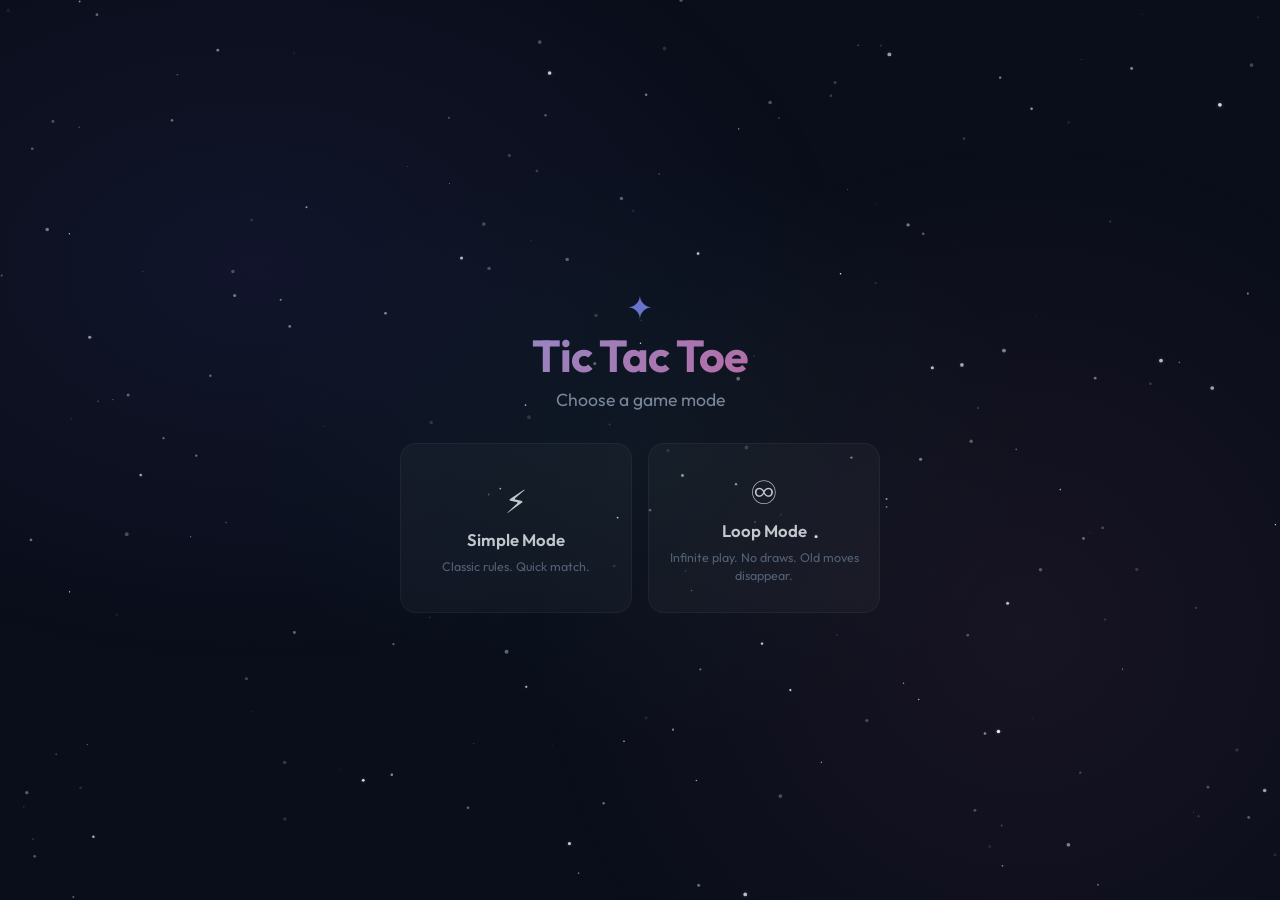
==== backend/src/main/resources/static/index.html @ 9b9bb243 "refactor: rename demo folder to backend" ====
<!DOCTYPE html>
<html lang="en">

<head>
    <meta charset="UTF-8">
    <meta name="viewport" content="width=device-width, initial-scale=1.0">
    <meta name="description"
        content="A polished, multi-mode Tic-Tac-Toe game with AI opponents of varying difficulty and a unique Loop Mode.">
    <title>Tic Tac Toe — Play Smart</title>
    <link rel="preconnect" href="https://fonts.googleapis.com">
    <link rel="preconnect" href="https://fonts.gstatic.com" crossorigin>
    <link href="https://fonts.googleapis.com/css2?family=Outfit:wght@300;400;500;600;700&display=swap" rel="stylesheet">
    <link rel="stylesheet" href="style.css">
</head>

<body>

    <!-- ═══════════════════════════════════════════ -->
    <!--      CINEMATIC STARFIELD — Canvas Layer     -->
    <!-- ═══════════════════════════════════════════ -->
    <canvas id="star-canvas" aria-hidden="true"></canvas>
    <div id="collision-dim" aria-hidden="true"></div>
    <div id="glow-pulse" aria-hidden="true"></div>

    <!-- ═══════════════════════════════════════════ -->
    <!--            SETUP FLOW CONTAINER             -->
    <!-- ═══════════════════════════════════════════ -->
    <div id="app-container" class="intro-dimmed">

        <!-- ── SCREEN 1: Mode Selection ── -->
        <section id="screen-mode" class="setup-screen active" aria-label="Game Mode Selection">
            <div class="screen-inner">
                <div class="logo-area">
                    <span class="logo-icon">✦</span>
                    <h1 class="main-title">Tic Tac Toe</h1>
                </div>
                <p class="subtitle">Choose a game mode</p>

                <div class="option-cards" id="mode-options">
                    <button class="option-card" id="btn-mode-simple" data-value="simple" onclick="selectMode('simple')">
                        <span class="card-icon">⚡</span>
                        <span class="card-title">Simple Mode</span>
                        <span class="card-desc">Classic rules. Quick match.</span>
                    </button>
                    <button class="option-card" id="btn-mode-loop" data-value="loop" onclick="selectMode('loop')">
                        <span class="card-icon">♾️</span>
                        <span class="card-title">Loop Mode</span>
                        <span class="card-desc">Infinite play. No draws. Old moves disappear.</span>
                    </button>
                </div>
            </div>
        </section>

        <!-- ── SCREEN 2: Opponent Selection ── -->
        <section id="screen-opponent" class="setup-screen" aria-label="Opponent Selection">
            <div class="screen-inner">
                <button class="back-btn" id="btn-back-to-mode" onclick="goBack('screen-mode')"
                    aria-label="Go back to mode selection">
                    ← Back
                </button>
                <h2 class="screen-title">Choose your opponent</h2>

                <div class="option-cards" id="opponent-options">
                    <button class="option-card" id="btn-opp-ai" data-value="ai" onclick="selectOpponent('ai')">
                        <span class="card-icon">🤖</span>
                        <span class="card-title">Play vs AI</span>
                        <span class="card-desc">Test your skills against the machine.</span>
                    </button>
                    <button class="option-card" id="btn-opp-human" data-value="human" onclick="selectOpponent('human')">
                        <span class="card-icon">👥</span>
                        <span class="card-title">Play vs Human</span>
                        <span class="card-desc">Play with a friend locally.</span>
                    </button>
                </div>
            </div>
        </section>

        <!-- ── SCREEN 3: AI Difficulty ── -->
        <section id="screen-difficulty" class="setup-screen" aria-label="AI Difficulty Selection">
            <div class="screen-inner">
                <button class="back-btn" id="btn-back-to-opponent" onclick="goBack('screen-opponent')"
                    aria-label="Go back to opponent selection">
                    ← Back
                </button>
                <h2 class="screen-title">Choose difficulty</h2>

                <div class="option-cards three-cols" id="difficulty-options">
                    <button class="option-card" id="btn-diff-easy" data-value="easy" onclick="selectDifficulty('easy')">
                        <span class="card-icon">🌱</span>
                        <span class="card-title">Easy</span>
                        <span class="card-desc">Random moves. Great for beginners.</span>
                    </button>
                    <button class="option-card" id="btn-diff-medium" data-value="medium"
                        onclick="selectDifficulty('medium')">
                        <span class="card-icon">⚖️</span>
                        <span class="card-title">Medium</span>
                        <span class="card-desc">Mixed logic. A fair challenge.</span>
                    </button>
                    <button class="option-card" id="btn-diff-hard" data-value="hard" onclick="selectDifficulty('hard')">
                        <span class="card-icon">🔥</span>
                        <span class="card-title">Hard</span>
                        <span class="card-desc">Unbeatable. Optimal strategy.</span>
                    </button>
                </div>
            </div>
        </section>

        <!-- ═══════════════════════════════════════════ -->
        <!--              GAME BOARD AREA               -->
        <!-- ═══════════════════════════════════════════ -->
        <section id="screen-game" class="game-screen" aria-label="Game Board">
            <div class="game-inner">
                <div class="game-header">
                    <div class="game-info-bar">
                        <span class="badge" id="badge-mode"></span>
                        <span class="badge" id="badge-opponent"></span>
                        <span class="badge" id="badge-difficulty"></span>
                    </div>
                    <h2 class="game-status" id="game-status">Player X's turn</h2>
                </div>

                <div class="board" id="game-board">
                    <div class="cell" data-index="0" id="cell-0"></div>
                    <div class="cell" data-index="1" id="cell-1"></div>
                    <div class="cell" data-index="2" id="cell-2"></div>
                    <div class="cell" data-index="3" id="cell-3"></div>
                    <div class="cell" data-index="4" id="cell-4"></div>
                    <div class="cell" data-index="5" id="cell-5"></div>
                    <div class="cell" data-index="6" id="cell-6"></div>
                    <div class="cell" data-index="7" id="cell-7"></div>
                    <div class="cell" data-index="8" id="cell-8"></div>
                </div>

                <div class="game-actions">
                    <button class="action-btn primary" id="btn-restart" onclick="resetGame()">
                        ↻ Restart
                    </button>
                    <button class="action-btn secondary" id="btn-new-game" onclick="backToSetup()">
                        ✦ New Game
                    </button>
                </div>
            </div>
        </section>

    </div>

    <!-- Ambient floating particles -->
    <div class="particles" id="particles" aria-hidden="true"></div>

    <script src="script.js"></script>
</body>

</html>
---- backend/src/main/resources/static/style.css ----
/* ═══════════════════════════════════════════════════════════
   TIC TAC TOE — PREMIUM DESIGN SYSTEM
   ═══════════════════════════════════════════════════════════ */

/* ── Reset & Root ── */
*,
*::before,
*::after {
    margin: 0;
    padding: 0;
    box-sizing: border-box;
}

:root {
    /* Palette */
    --bg-deep: #0a0e1a;
    --bg-mid: #111827;
    --bg-card: rgba(255, 255, 255, 0.04);
    --bg-card-hover: rgba(255, 255, 255, 0.09);
    --bg-card-selected: rgba(99, 102, 241, 0.15);
    --border-card: rgba(255, 255, 255, 0.06);
    --border-card-hover: rgba(255, 255, 255, 0.14);
    --border-selected: rgba(99, 102, 241, 0.5);

    --text-primary: #f1f5f9;
    --text-secondary: #94a3b8;
    --text-muted: #64748b;

    --accent: #818cf8;
    --accent-bright: #a5b4fc;
    --accent-glow: rgba(129, 140, 248, 0.35);

    --success: #34d399;
    --success-glow: rgba(52, 211, 153, 0.3);
    --warning: #fbbf24;
    --danger: #f87171;

    --cell-bg: rgba(255, 255, 255, 0.04);
    --cell-hover: rgba(255, 255, 255, 0.08);
    --cell-x: #818cf8;
    --cell-o: #f472b6;
    --cell-fading: rgba(255, 255, 255, 0.15);

    /* Sizes */
    --cell-size: 110px;
    --cell-gap: 10px;
    --radius-sm: 10px;
    --radius-md: 16px;
    --radius-lg: 24px;

    /* Transitions */
    --ease-out: cubic-bezier(0.16, 1, 0.3, 1);
    --ease-spring: cubic-bezier(0.34, 1.56, 0.64, 1);
}

/* ── Body ── */
body {
    font-family: 'Outfit', system-ui, -apple-system, sans-serif;
    background: var(--bg-deep);
    color: var(--text-primary);
    min-height: 100vh;
    display: flex;
    justify-content: center;
    align-items: center;
    overflow: hidden;
    position: relative;
}

body::before {
    content: '';
    position: fixed;
    inset: 0;
    background:
        radial-gradient(ellipse 600px 400px at 20% 30%, rgba(99, 102, 241, 0.08), transparent),
        radial-gradient(ellipse 500px 500px at 80% 70%, rgba(244, 114, 182, 0.06), transparent),
        radial-gradient(ellipse 400px 300px at 50% 50%, rgba(52, 211, 153, 0.04), transparent);
    pointer-events: none;
    z-index: 0;
}

/* ── Ambient Particles ── */
.particles {
    position: fixed;
    inset: 0;
    pointer-events: none;
    z-index: 0;
    overflow: hidden;
}

.particle {
    position: absolute;
    border-radius: 50%;
    background: var(--accent);
    opacity: 0;
    animation: particleFloat linear infinite;
}

@keyframes particleFloat {
    0% {
        opacity: 0;
        transform: translateY(100vh) scale(0);
    }

    10% {
        opacity: 0.3;
    }

    90% {
        opacity: 0.1;
    }

    100% {
        opacity: 0;
        transform: translateY(-20vh) scale(1);
    }
}

/* ═══════════════════════════════════════════════
              APP CONTAINER
   ═══════════════════════════════════════════════ */

#app-container {
    position: relative;
    z-index: 1;
    width: 100%;
    max-width: 560px;
    padding: 20px;
}

/* ═══════════════════════════════════════════════
              SETUP SCREENS
   ═══════════════════════════════════════════════ */

.setup-screen {
    display: none;
    animation: screenFadeIn 0.5s var(--ease-out) forwards;
}

.setup-screen.active {
    display: block;
}

@keyframes screenFadeIn {
    from {
        opacity: 0;
        transform: translateY(24px) scale(0.97);
    }

    to {
        opacity: 1;
        transform: translateY(0) scale(1);
    }
}

.screen-inner {
    text-align: center;
}

/* ── Logo ── */
.logo-area {
    margin-bottom: 8px;
}

.logo-icon {
    display: inline-block;
    font-size: 2rem;
    color: var(--accent);
    animation: logoPulse 3s ease-in-out infinite;
    margin-bottom: 4px;
}

@keyframes logoPulse {

    0%,
    100% {
        transform: scale(1);
        opacity: 0.8;
    }

    50% {
        transform: scale(1.15);
        opacity: 1;
    }
}

.main-title {
    font-size: 2.8rem;
    font-weight: 700;
    letter-spacing: -1px;
    background: linear-gradient(135deg, var(--accent-bright), var(--cell-o));
    -webkit-background-clip: text;
    -webkit-text-fill-color: transparent;
    background-clip: text;
    line-height: 1.1;
}

.subtitle,
.screen-title {
    font-size: 1.1rem;
    color: var(--text-secondary);
    font-weight: 400;
    margin-bottom: 32px;
}

.screen-title {
    font-size: 1.5rem;
    font-weight: 600;
    color: var(--text-primary);
    margin-bottom: 28px;
}

/* ── Back Button ── */
.back-btn {
    display: inline-flex;
    align-items: center;
    gap: 4px;
    background: transparent;
    border: 1px solid var(--border-card-hover);
    color: var(--text-secondary);
    font-family: inherit;
    font-size: 0.85rem;
    font-weight: 500;
    padding: 8px 16px;
    border-radius: var(--radius-sm);
    cursor: pointer;
    margin-bottom: 24px;
    transition: all 0.25s var(--ease-out);
}

.back-btn:hover {
    color: var(--text-primary);
    border-color: var(--accent);
    background: var(--bg-card);
}

/* ═══════════════════════════════════════════════
              OPTION CARDS
   ═══════════════════════════════════════════════ */

.option-cards {
    display: grid;
    grid-template-columns: repeat(2, 1fr);
    gap: 16px;
    max-width: 480px;
    margin: 0 auto;
}

.option-cards.three-cols {
    grid-template-columns: repeat(3, 1fr);
    max-width: 520px;
}

.option-card {
    position: relative;
    display: flex;
    flex-direction: column;
    align-items: center;
    justify-content: center;
    gap: 8px;
    padding: 28px 16px;
    background: var(--bg-card);
    border: 1px solid var(--border-card);
    border-radius: var(--radius-md);
    cursor: pointer;
    font-family: inherit;
    color: var(--text-primary);
    transition: all 0.3s var(--ease-out);
    overflow: hidden;
}

.option-card::before {
    content: '';
    position: absolute;
    inset: 0;
    background: radial-gradient(circle at 50% 0%, var(--accent-glow), transparent 70%);
    opacity: 0;
    transition: opacity 0.4s var(--ease-out);
}

.option-card:hover {
    background: var(--bg-card-hover);
    border-color: var(--border-card-hover);
    transform: translateY(-4px);
    box-shadow: 0 12px 40px rgba(0, 0, 0, 0.3);
}

.option-card:hover::before {
    opacity: 0.4;
}

.option-card.selected {
    background: var(--bg-card-selected);
    border-color: var(--border-selected);
    transform: translateY(-2px);
    box-shadow: 0 8px 32px var(--accent-glow);
}

.option-card.selected::before {
    opacity: 0.6;
}

.card-icon {
    font-size: 2rem;
    position: relative;
    z-index: 1;
}

.card-title {
    font-size: 1.05rem;
    font-weight: 600;
    position: relative;
    z-index: 1;
}

.card-desc {
    font-size: 0.78rem;
    color: var(--text-muted);
    line-height: 1.4;
    position: relative;
    z-index: 1;
}

/* ═══════════════════════════════════════════════
              GAME SCREEN
   ═══════════════════════════════════════════════ */

.game-screen {
    display: none;
    animation: screenFadeIn 0.6s var(--ease-out) forwards;
}

.game-screen.active {
    display: block;
}

.game-inner {
    text-align: center;
}

/* ── Game Header ── */
.game-header {
    margin-bottom: 20px;
}

.game-info-bar {
    display: flex;
    justify-content: center;
    gap: 8px;
    flex-wrap: wrap;
    margin-bottom: 14px;
}

.badge {
    display: none;
    padding: 5px 14px;
    font-size: 0.72rem;
    font-weight: 600;
    text-transform: uppercase;
    letter-spacing: 0.5px;
    border-radius: 100px;
    background: var(--bg-card);
    border: 1px solid var(--border-card-hover);
    color: var(--text-secondary);
}

.badge.visible {
    display: inline-block;
}

.game-status {
    font-size: 1.3rem;
    font-weight: 600;
    color: var(--text-primary);
    min-height: 1.6em;
    transition: all 0.3s var(--ease-out);
}

.game-status.win {
    color: var(--success);
    text-shadow: 0 0 20px var(--success-glow);
}

.game-status.draw {
    color: var(--warning);
}

.game-status.thinking {
    color: var(--accent-bright);
}

/* ═══════════════════════════════════════════════
              GAME BOARD
   ═══════════════════════════════════════════════ */

.board {
    display: grid;
    grid-template-columns: repeat(3, var(--cell-size));
    gap: var(--cell-gap);
    margin: 0 auto 24px;
    justify-content: center;
}

.cell {
    width: var(--cell-size);
    height: var(--cell-size);
    background: var(--cell-bg);
    border: 1px solid var(--border-card);
    border-radius: var(--radius-md);
    display: flex;
    align-items: center;
    justify-content: center;
    font-size: 2.6rem;
    font-weight: 700;
    cursor: pointer;
    transition: all 0.25s var(--ease-out);
    position: relative;
    user-select: none;
    -webkit-user-select: none;
}

.cell:hover:not(.filled):not(.disabled) {
    background: var(--cell-hover);
    border-color: var(--border-card-hover);
    transform: scale(1.05);
}

.cell.filled {
    cursor: default;
    animation: cellPop 0.3s var(--ease-spring);
}

.cell.x-mark {
    color: var(--cell-x);
    text-shadow: 0 0 12px rgba(129, 140, 248, 0.4);
}

.cell.o-mark {
    color: var(--cell-o);
    text-shadow: 0 0 12px rgba(244, 114, 182, 0.4);
}

@keyframes cellPop {
    0% {
        transform: scale(0.3);
        opacity: 0.5;
    }

    60% {
        transform: scale(1.1);
    }

    100% {
        transform: scale(1);
        opacity: 1;
    }
}

/* ── Win Highlight ── */
.cell.win-cell {
    background: rgba(52, 211, 153, 0.12);
    border-color: var(--success);
    animation: winGlow 1.2s ease-in-out infinite alternate;
}

@keyframes winGlow {
    from {
        box-shadow: 0 0 8px var(--success-glow), inset 0 0 8px rgba(52, 211, 153, 0.05);
    }

    to {
        box-shadow: 0 0 24px var(--success-glow), inset 0 0 16px rgba(52, 211, 153, 0.1);
    }
}

/* ── Fading cell (Loop Mode) ── */
.cell.fading {
    opacity: 0.35;
    animation: fadeWarn 0.8s ease-in-out infinite alternate;
}

@keyframes fadeWarn {
    from {
        opacity: 0.35;
    }

    to {
        opacity: 0.55;
    }
}

.cell.disabled {
    cursor: not-allowed;
    pointer-events: none;
}

/* ═══════════════════════════════════════════════
              GAME ACTIONS
   ═══════════════════════════════════════════════ */

.game-actions {
    display: flex;
    justify-content: center;
    gap: 12px;
}

.action-btn {
    font-family: inherit;
    font-size: 0.9rem;
    font-weight: 600;
    padding: 12px 24px;
    border-radius: var(--radius-sm);
    border: none;
    cursor: pointer;
    transition: all 0.25s var(--ease-out);
}

.action-btn.primary {
    background: linear-gradient(135deg, var(--accent), #6366f1);
    color: white;
    box-shadow: 0 4px 16px var(--accent-glow);
}

.action-btn.primary:hover {
    transform: translateY(-2px);
    box-shadow: 0 8px 24px var(--accent-glow);
}

.action-btn.secondary {
    background: var(--bg-card);
    border: 1px solid var(--border-card-hover);
    color: var(--text-secondary);
}

.action-btn.secondary:hover {
    background: var(--bg-card-hover);
    color: var(--text-primary);
    transform: translateY(-2px);
}

/* ═══════════════════════════════════════════════
              RESPONSIVE
   ═══════════════════════════════════════════════ */

@media (max-width: 560px) {
    :root {
        --cell-size: 90px;
    }

    .main-title {
        font-size: 2.2rem;
    }

    .option-cards.three-cols {
        grid-template-columns: 1fr;
        max-width: 280px;
    }

    .option-cards {
        grid-template-columns: 1fr;
        max-width: 320px;
    }

    .option-card {
        padding: 20px 14px;
    }
}

@media (max-width: 380px) {
    :root {
        --cell-size: 80px;
    }
}

/* ═══════════════════════════════════════════════
              SCORE OVERLAY (WIN/DRAW)
   ═══════════════════════════════════════════════ */

.result-overlay {
    position: fixed;
    inset: 0;
    background: rgba(10, 14, 26, 0.85);
    backdrop-filter: blur(6px);
    display: flex;
    align-items: center;
    justify-content: center;
    z-index: 100;
    animation: overlayIn 0.4s var(--ease-out);
}

@keyframes overlayIn {
    from {
        opacity: 0;
    }

    to {
        opacity: 1;
    }
}

.result-card {
    background: var(--bg-mid);
    border: 1px solid var(--border-card-hover);
    border-radius: var(--radius-lg);
    padding: 48px 40px;
    text-align: center;
    min-width: 300px;
    animation: resultPop 0.5s var(--ease-spring);
    box-shadow: 0 24px 80px rgba(0, 0, 0, 0.5);
}

@keyframes resultPop {
    from {
        transform: scale(0.8) translateY(20px);
        opacity: 0;
    }

    to {
        transform: scale(1) translateY(0);
        opacity: 1;
    }
}

.result-emoji {
    font-size: 3.5rem;
    margin-bottom: 12px;
    display: block;
}

.result-text {
    font-size: 1.6rem;
    font-weight: 700;
    margin-bottom: 24px;
}

.result-actions {
    display: flex;
    gap: 12px;
    justify-content: center;
}

/* ═══════════════════════════════════════════════════════════
   CINEMATIC STARFIELD — Background Animation Layer
   ═══════════════════════════════════════════════════════════ */

/* ── Full-screen Canvas ── */
#star-canvas {
    position: fixed;
    inset: 0;
    width: 100%;
    height: 100%;
    z-index: 0;
    pointer-events: none;
}

/* ── Collision Dim Overlay ── */
#collision-dim {
    position: fixed;
    inset: 0;
    background: rgba(0, 0, 0, 0);
    z-index: 2;
    pointer-events: none;
    transition: background 0.4s ease-out;
}

#collision-dim.active {
    background: rgba(0, 0, 0, 0.35);
}

/* ── Radial Glow Pulse (centered on logo) ── */
#glow-pulse {
    position: fixed;
    width: 300px;
    height: 300px;
    border-radius: 50%;
    background: radial-gradient(circle,
            rgba(129, 140, 248, 0.6) 0%,
            rgba(165, 180, 252, 0.3) 30%,
            rgba(99, 102, 241, 0.1) 55%,
            transparent 75%);
    transform: translate(-50%, -50%) scale(0);
    opacity: 0;
    z-index: 3;
    pointer-events: none;
    transition: none;
}

#glow-pulse.burst {
    animation: glowBurst 0.8s ease-out forwards;
}

@keyframes glowBurst {
    0% {
        transform: translate(-50%, -50%) scale(0);
        opacity: 1;
    }

    30% {
        transform: translate(-50%, -50%) scale(1.8);
        opacity: 0.8;
    }

    100% {
        transform: translate(-50%, -50%) scale(3.5);
        opacity: 0;
    }
}

/* ── UI Dimming During Intro ── */
#app-container.intro-dimmed {
    opacity: 0.8;
    transition: opacity 0.6s ease-out;
}

#app-container.intro-collision {
    opacity: 0.5;
    transition: opacity 0.3s ease-out;
}

#app-container.intro-reveal {
    opacity: 1;
    transition: opacity 0.8s ease-out;
}

/* ── Logo Impact Glow ── */
.logo-icon.glow-burst {
    filter: drop-shadow(0 0 18px rgba(129, 140, 248, 0.9)) drop-shadow(0 0 40px rgba(165, 180, 252, 0.6));
    transform: scale(1.25) !important;
    transition: filter 0.3s ease-out, transform 0.3s ease-out;
}

.logo-icon.glow-settle {
    filter: drop-shadow(0 0 10px rgba(129, 140, 248, 0.5)) drop-shadow(0 0 22px rgba(165, 180, 252, 0.25));
    transform: scale(1.05) !important;
    transition: filter 1.0s ease-out, transform 1.0s ease-out;
}

/* ═══════════════════════════════════════════════════════════
   REDUCED MOTION — Skip all intro animation
   ═══════════════════════════════════════════════════════════ */

@media (prefers-reduced-motion: reduce) {
    #star-canvas {
        display: none !important;
    }

    #collision-dim,
    #glow-pulse {
        display: none !important;
    }

    #app-container.intro-dimmed {
        opacity: 1 !important;
    }

    .logo-icon.glow-burst,
    .logo-icon.glow-settle {
        filter: none !important;
        transform: none !important;
    }
}
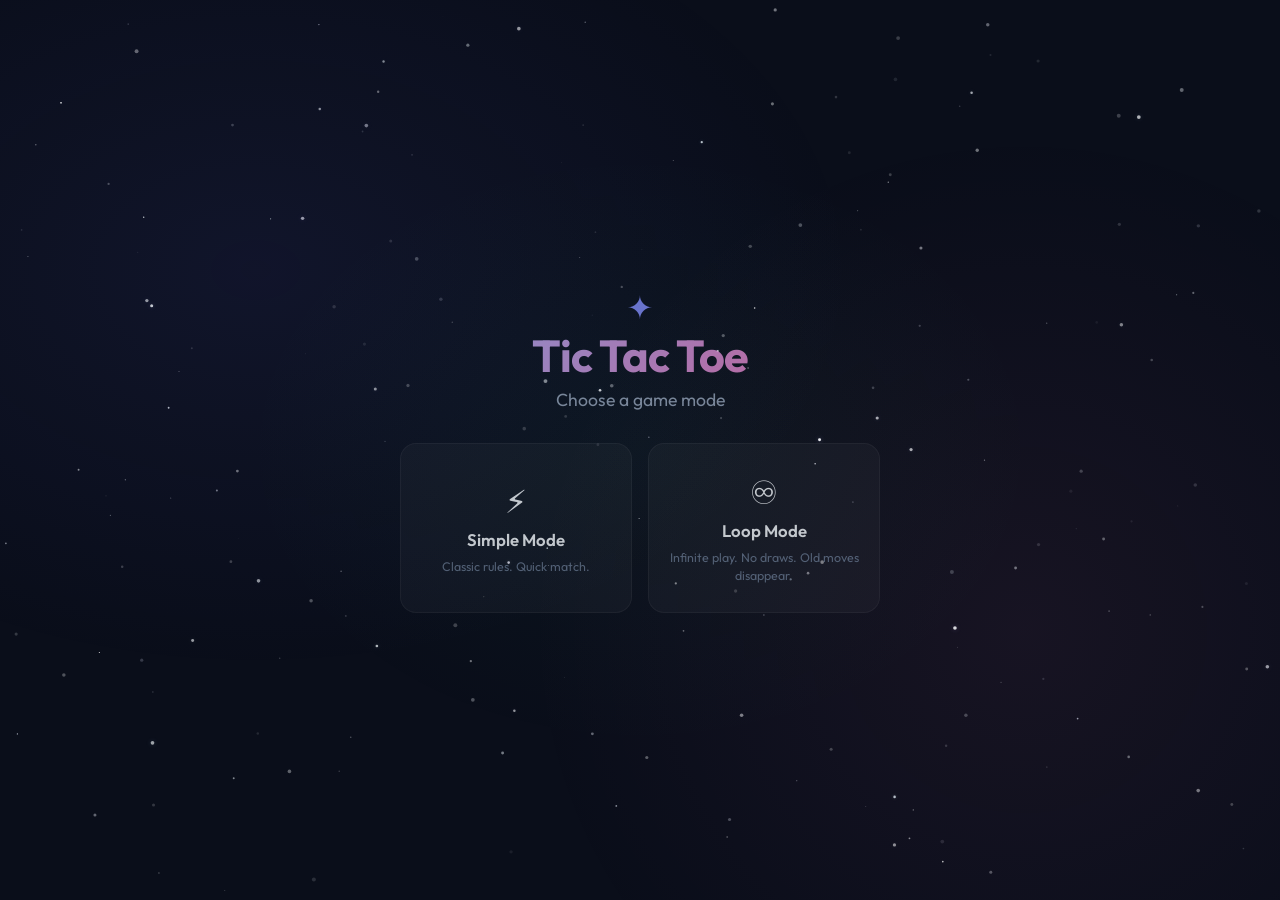
==== commit 017629bd: "fix: replace native AI emoji with unified SVG icon for cross-platform consistency - Replace all 🤖 na" ====
--- a/backend/src/main/resources/static/index.html
+++ b/backend/src/main/resources/static/index.html
@@ -62,7 +62,7 @@
 
                 <div class="option-cards" id="opponent-options">
                     <button class="option-card" id="btn-opp-ai" data-value="ai" onclick="selectOpponent('ai')">
-                        <span class="card-icon">🤖</span>
+                        <span class="card-icon ai-icon-wrapper"><svg class="ai-icon" viewBox="0 0 64 64" fill="none" xmlns="http://www.w3.org/2000/svg" aria-hidden="true"><rect x="12" y="18" width="40" height="32" rx="8" fill="currentColor" opacity="0.15" stroke="currentColor" stroke-width="2.5"/><circle cx="26" cy="32" r="5" fill="currentColor" opacity="0.9"/><circle cx="38" cy="32" r="5" fill="currentColor" opacity="0.9"/><rect x="24" y="42" width="16" height="3" rx="1.5" fill="currentColor" opacity="0.7"/><line x1="32" y1="8" x2="32" y2="18" stroke="currentColor" stroke-width="2.5" stroke-linecap="round"/><circle cx="32" cy="6" r="3" fill="currentColor" opacity="0.8"/><line x1="6" y1="28" x2="12" y2="32" stroke="currentColor" stroke-width="2.5" stroke-linecap="round"/><line x1="6" y1="38" x2="12" y2="34" stroke="currentColor" stroke-width="2.5" stroke-linecap="round"/><line x1="58" y1="28" x2="52" y2="32" stroke="currentColor" stroke-width="2.5" stroke-linecap="round"/><line x1="58" y1="38" x2="52" y2="34" stroke="currentColor" stroke-width="2.5" stroke-linecap="round"/></svg></span>
                         <span class="card-title">Play vs AI</span>
                         <span class="card-desc">Test your skills against the machine.</span>
                     </button>
--- a/backend/src/main/resources/static/style.css
+++ b/backend/src/main/resources/static/style.css
@@ -320,6 +320,31 @@
     z-index: 1;
 }
 
+/* ── Unified AI Icon (SVG — identical on all devices) ── */
+.ai-icon-wrapper {
+    display: inline-flex;
+    align-items: center;
+    justify-content: center;
+    color: var(--accent-bright);
+}
+
+.ai-icon {
+    width: 1.8em;
+    height: 1.8em;
+    display: block;
+    flex-shrink: 0;
+}
+
+/* Inline AI icon used inside text (badges, status, result overlay) */
+.ai-icon-inline {
+    width: 1.1em;
+    height: 1.1em;
+    display: inline-block;
+    vertical-align: -0.15em;
+    flex-shrink: 0;
+    color: var(--accent-bright);
+}
+
 /* ═══════════════════════════════════════════════
               GAME SCREEN
    ═══════════════════════════════════════════════ */
@@ -623,7 +648,17 @@
 .result-emoji {
     font-size: 3.5rem;
     margin-bottom: 12px;
+    display: flex;
+    align-items: center;
+    justify-content: center;
+}
+
+/* AI icon in result overlay — sized to match result-emoji */
+.ai-icon-result {
+    width: 3.5rem;
+    height: 3.5rem;
     display: block;
+    color: var(--accent-bright);
 }
 
 .result-text {
